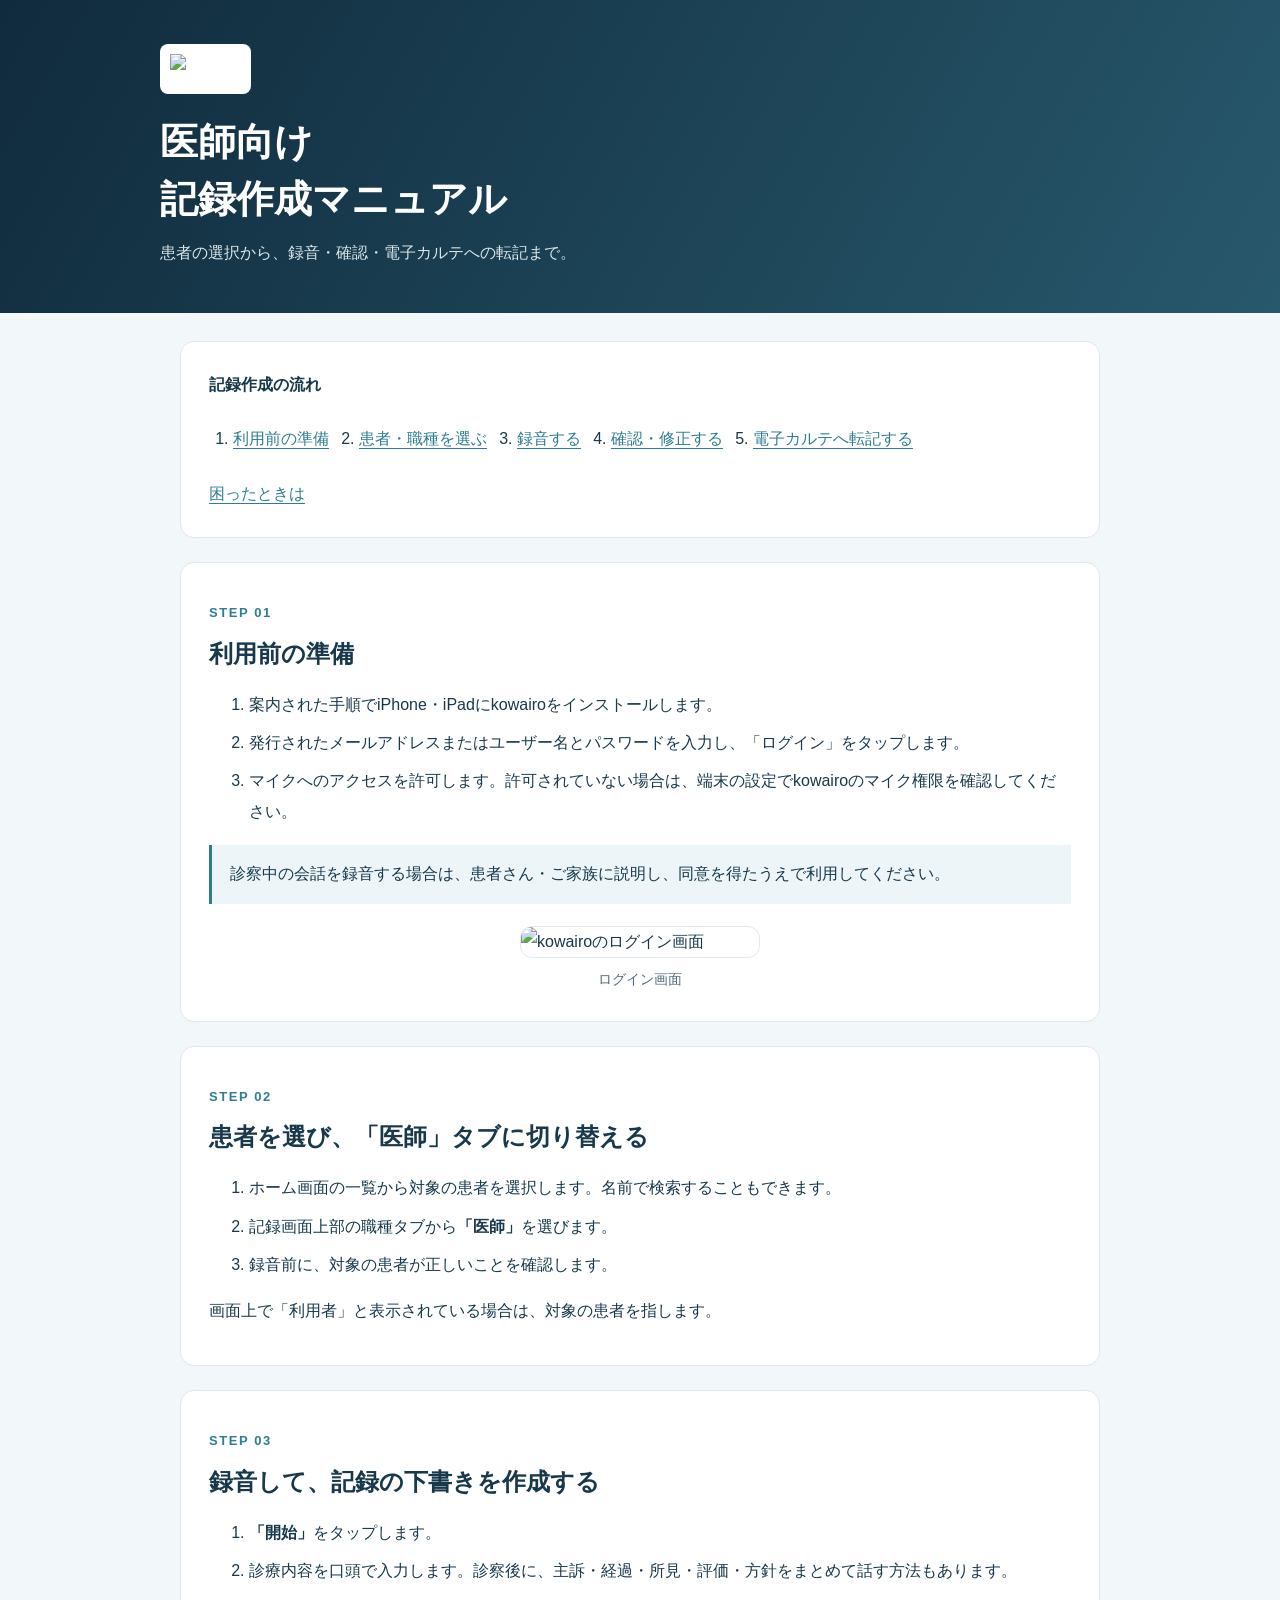
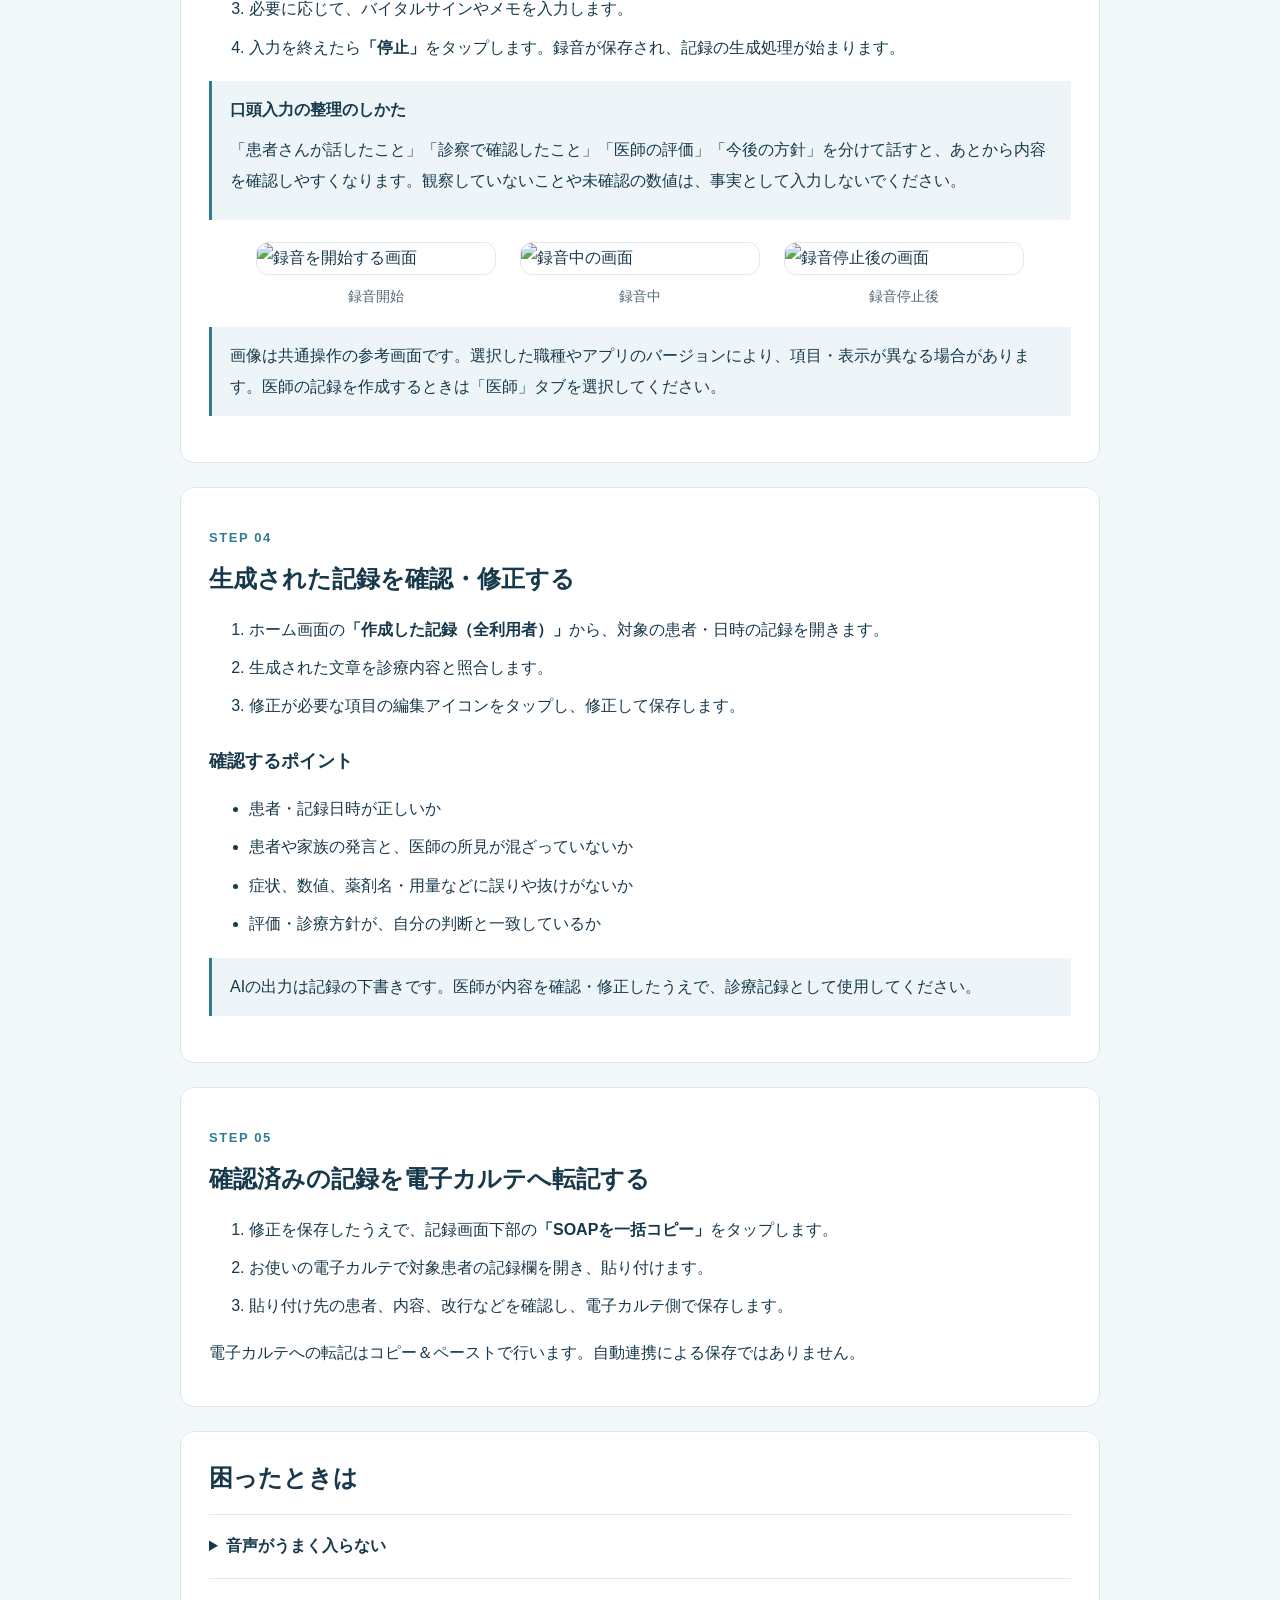
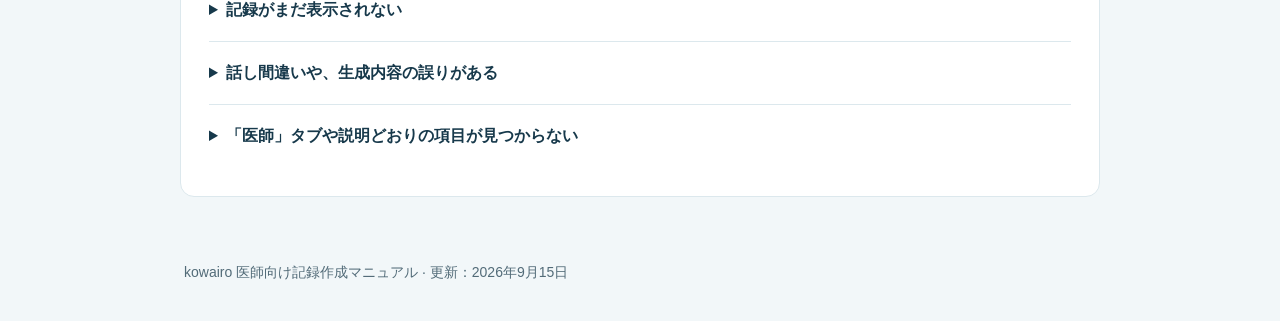
==== public/manual-doctor/index.html @ 493f645b "Add physician manual focused on recording workflow" ====
<!doctype html>
<html lang="ja"><head><meta charset="utf-8"><meta name="viewport" content="width=device-width,initial-scale=1"><title>医師向け 記録作成マニュアル | kowairo</title><meta name="description" content="医師向けkowairo操作マニュアル。患者の選択、録音、診療記録の確認・修正、電子カルテへの転記まで。"><link rel="icon" href="/manual/assets/log-kowairo-v.png"><style>
:root{--ink:#17394b;--teal:#2e7d91}*{box-sizing:border-box}body{margin:0;background:#f2f7f9;color:var(--ink);font:16px/1.9 -apple-system,BlinkMacSystemFont,'Segoe UI','Noto Sans JP',sans-serif}header{background:linear-gradient(120deg,#102b3d,#28586c);color:white;padding:44px 24px}header>div,main,footer{max-width:960px;margin:auto}header img{width:150px;background:white;padding:10px;border-radius:8px}h1{font-size:clamp(26px,5vw,38px);line-height:1.5;margin:20px 0 10px}header p{color:#dbe7eb;margin:0}main{padding:28px 20px}nav,section{background:white;border:1px solid #dce8ed;border-radius:14px;padding:28px;margin-bottom:24px}nav ol{display:flex;flex-wrap:wrap;gap:8px 30px;padding-left:24px}a{color:var(--teal);text-underline-offset:4px}h2{font-size:24px;line-height:1.5;margin:0 0 18px}h3{font-size:18px;margin:22px 0 8px}p{margin:10px 0}li{margin:8px 0}section{scroll-margin-top:20px}.label{color:var(--teal);font-size:13px;font-weight:700;letter-spacing:.12em}.note{background:#edf5f8;border-left:3px solid var(--teal);padding:14px 18px;margin:18px 0}.shots{display:flex;flex-wrap:wrap;justify-content:center;gap:24px;margin-top:22px}figure{margin:0;flex:1 1 180px;max-width:240px}figure img{display:block;width:100%;height:auto;border:1px solid #e1e8ee;border-radius:12px}figcaption{font-size:14px;color:#526b78;text-align:center;margin-top:8px}details{border-top:1px solid #dce8ed;padding:16px 0}summary{font-weight:700;cursor:pointer}footer{padding:10px 24px 36px;font-size:14px;color:#526b78}:focus-visible{outline:3px solid #2e7d91;outline-offset:4px}@media(max-width:600px){header{padding:28px 20px}main{padding:20px 14px}nav,section{padding:22px 18px}nav ol{display:block}h2{font-size:22px}.shots{gap:20px}figure{flex-basis:100%;max-width:260px}}@media(prefers-reduced-motion:no-preference){html{scroll-behavior:smooth}}
</style></head><body>
<header><div><img src="/manual/assets/log-kowairo-h.png" alt="kowairo"><h1>医師向け<br>記録作成マニュアル</h1><p>患者の選択から、録音・確認・電子カルテへの転記まで。</p></div></header>
<main><nav aria-label="目次"><strong>記録作成の流れ</strong><ol><li><a href="#prepare">利用前の準備</a></li><li><a href="#patient">患者・職種を選ぶ</a></li><li><a href="#record">録音する</a></li><li><a href="#review">確認・修正する</a></li><li><a href="#copy">電子カルテへ転記する</a></li></ol><a href="#faq">困ったときは</a></nav>
<section id="prepare"><p class="label">STEP 01</p><h2>利用前の準備</h2><ol><li>案内された手順でiPhone・iPadにkowairoをインストールします。</li><li>発行されたメールアドレスまたはユーザー名とパスワードを入力し、「ログイン」をタップします。</li><li>マイクへのアクセスを許可します。許可されていない場合は、端末の設定でkowairoのマイク権限を確認してください。</li></ol><div class="note">診察中の会話を録音する場合は、患者さん・ご家族に説明し、同意を得たうえで利用してください。</div><div class="shots"><figure><img src="/manual/screenshots/ログイン画面.png" alt="kowairoのログイン画面" loading="lazy"><figcaption>ログイン画面</figcaption></figure></div></section>
<section id="patient"><p class="label">STEP 02</p><h2>患者を選び、「医師」タブに切り替える</h2><ol><li>ホーム画面の一覧から対象の患者を選択します。名前で検索することもできます。</li><li>記録画面上部の職種タブから<strong>「医師」</strong>を選びます。</li><li>録音前に、対象の患者が正しいことを確認します。</li></ol><p>画面上で「利用者」と表示されている場合は、対象の患者を指します。</p></section>
<section id="record"><p class="label">STEP 03</p><h2>録音して、記録の下書きを作成する</h2><ol><li><strong>「開始」</strong>をタップします。</li><li>診療内容を口頭で入力します。診察後に、主訴・経過・所見・評価・方針をまとめて話す方法もあります。</li><li>必要に応じて、バイタルサインやメモを入力します。</li><li>入力を終えたら<strong>「停止」</strong>をタップします。録音が保存され、記録の生成処理が始まります。</li></ol><div class="note"><strong>口頭入力の整理のしかた</strong><p>「患者さんが話したこと」「診察で確認したこと」「医師の評価」「今後の方針」を分けて話すと、あとから内容を確認しやすくなります。観察していないことや未確認の数値は、事実として入力しないでください。</p></div><div class="shots"><figure><img src="/manual/screenshots/録音開始画面.png" alt="録音を開始する画面" loading="lazy"><figcaption>録音開始</figcaption></figure><figure><img src="/manual/screenshots/録音中画面.png" alt="録音中の画面" loading="lazy"><figcaption>録音中</figcaption></figure><figure><img src="/manual/screenshots/録音終了ボタン押下後.png" alt="録音停止後の画面" loading="lazy"><figcaption>録音停止後</figcaption></figure></div><p class="note">画像は共通操作の参考画面です。選択した職種やアプリのバージョンにより、項目・表示が異なる場合があります。医師の記録を作成するときは「医師」タブを選択してください。</p></section>
<section id="review"><p class="label">STEP 04</p><h2>生成された記録を確認・修正する</h2><ol><li>ホーム画面の<strong>「作成した記録（全利用者）」</strong>から、対象の患者・日時の記録を開きます。</li><li>生成された文章を診療内容と照合します。</li><li>修正が必要な項目の編集アイコンをタップし、修正して保存します。</li></ol><h3>確認するポイント</h3><ul><li>患者・記録日時が正しいか</li><li>患者や家族の発言と、医師の所見が混ざっていないか</li><li>症状、数値、薬剤名・用量などに誤りや抜けがないか</li><li>評価・診療方針が、自分の判断と一致しているか</li></ul><div class="note">AIの出力は記録の下書きです。医師が内容を確認・修正したうえで、診療記録として使用してください。</div></section>
<section id="copy"><p class="label">STEP 05</p><h2>確認済みの記録を電子カルテへ転記する</h2><ol><li>修正を保存したうえで、記録画面下部の<strong>「SOAPを一括コピー」</strong>をタップします。</li><li>お使いの電子カルテで対象患者の記録欄を開き、貼り付けます。</li><li>貼り付け先の患者、内容、改行などを確認し、電子カルテ側で保存します。</li></ol><p>電子カルテへの転記はコピー＆ペーストで行います。自動連携による保存ではありません。</p></section>
<section id="faq"><h2>困ったときは</h2><details><summary>音声がうまく入らない</summary><p>マイク権限と端末の音声入力を確認してください。ケースや置き方でマイクをふさいでいないか、周囲の音が大きくないかも確認し、短い録音で試してください。</p></details><details><summary>記録がまだ表示されない</summary><p>生成処理に時間がかかる場合があります。処理中の表示を確認し、完了後に「作成した記録」を確認してください。表示されない状態が続く場合は、導入時に案内された窓口へお問い合わせください。</p></details><details><summary>話し間違いや、生成内容の誤りがある</summary><p>生成された記録を開き、各項目の編集アイコンから修正して保存します。修正後の内容を確認してから、電子カルテへ転記してください。</p></details><details><summary>「医師」タブや説明どおりの項目が見つからない</summary><p>アプリのバージョンとご利用アカウントを確認し、導入時に案内された窓口へお問い合わせください。</p></details></section>
</main><footer>kowairo 医師向け記録作成マニュアル · 更新：2026年9月15日</footer></body></html>
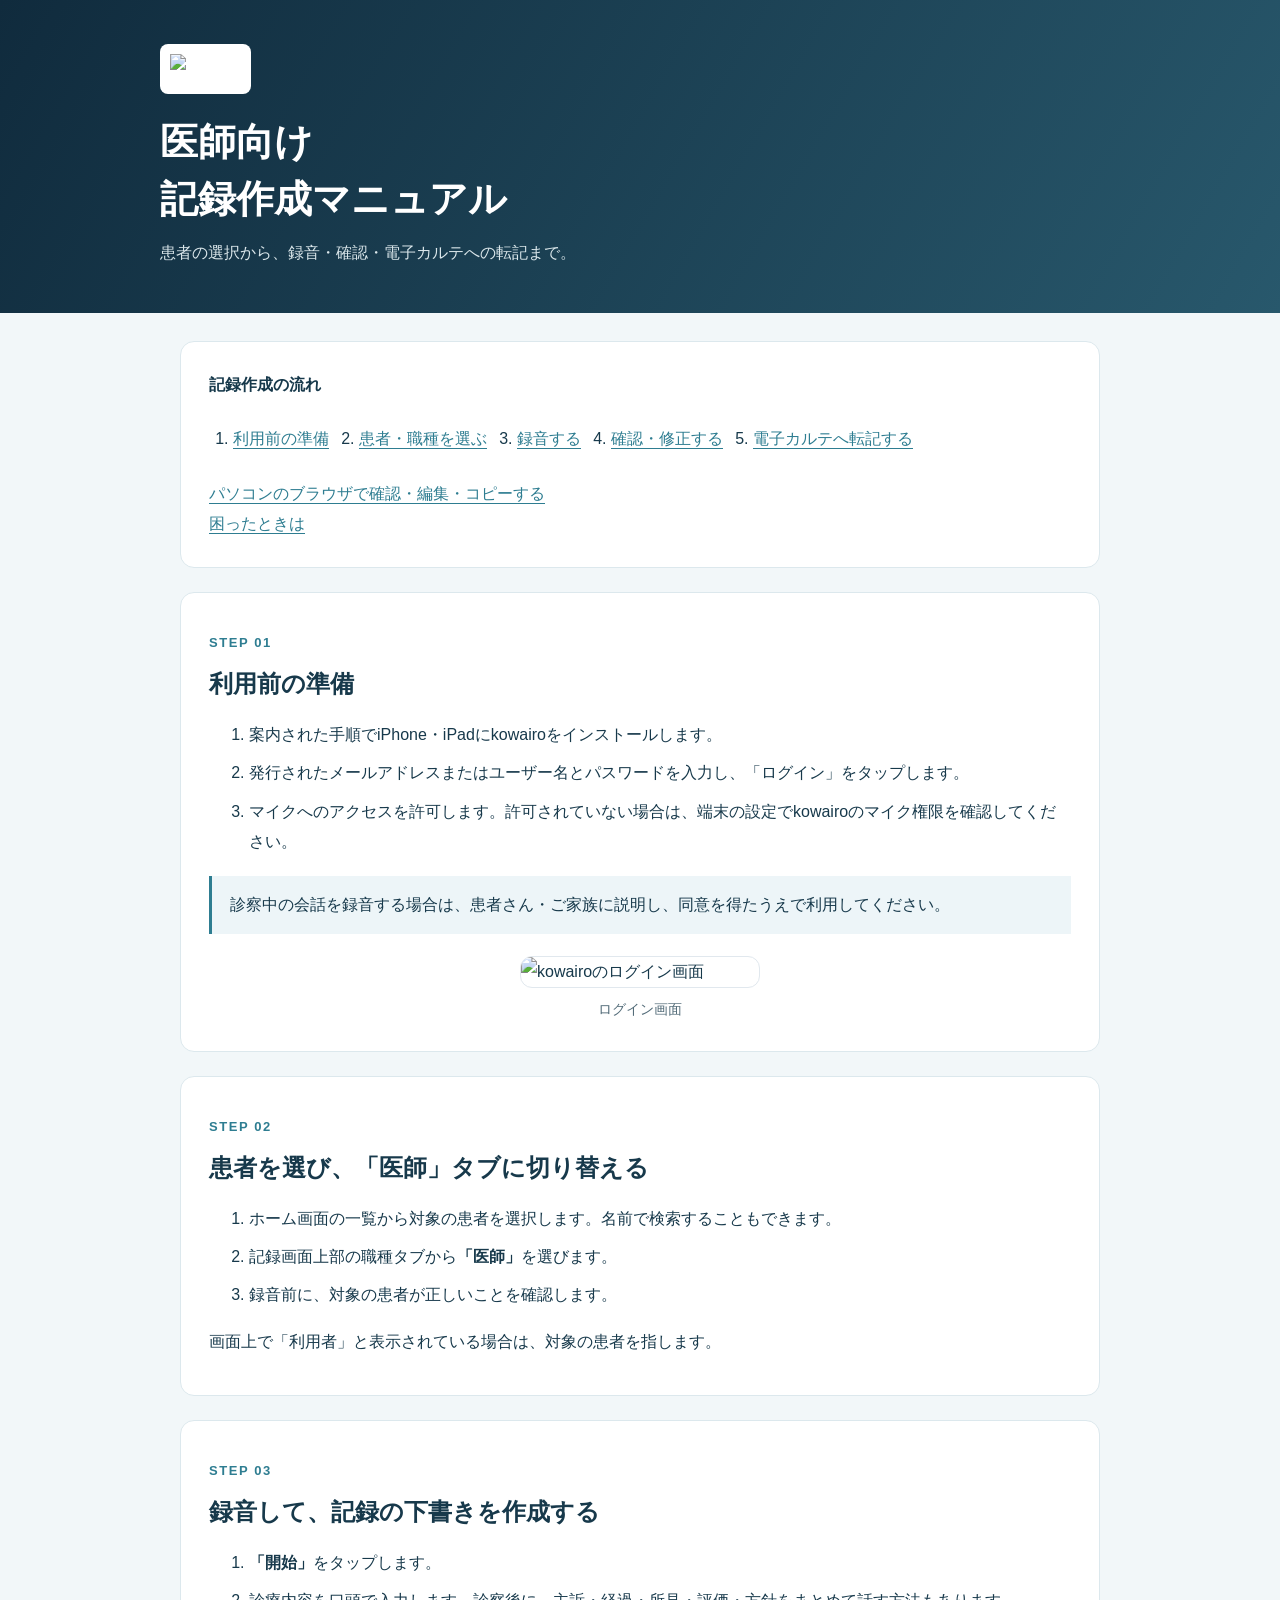
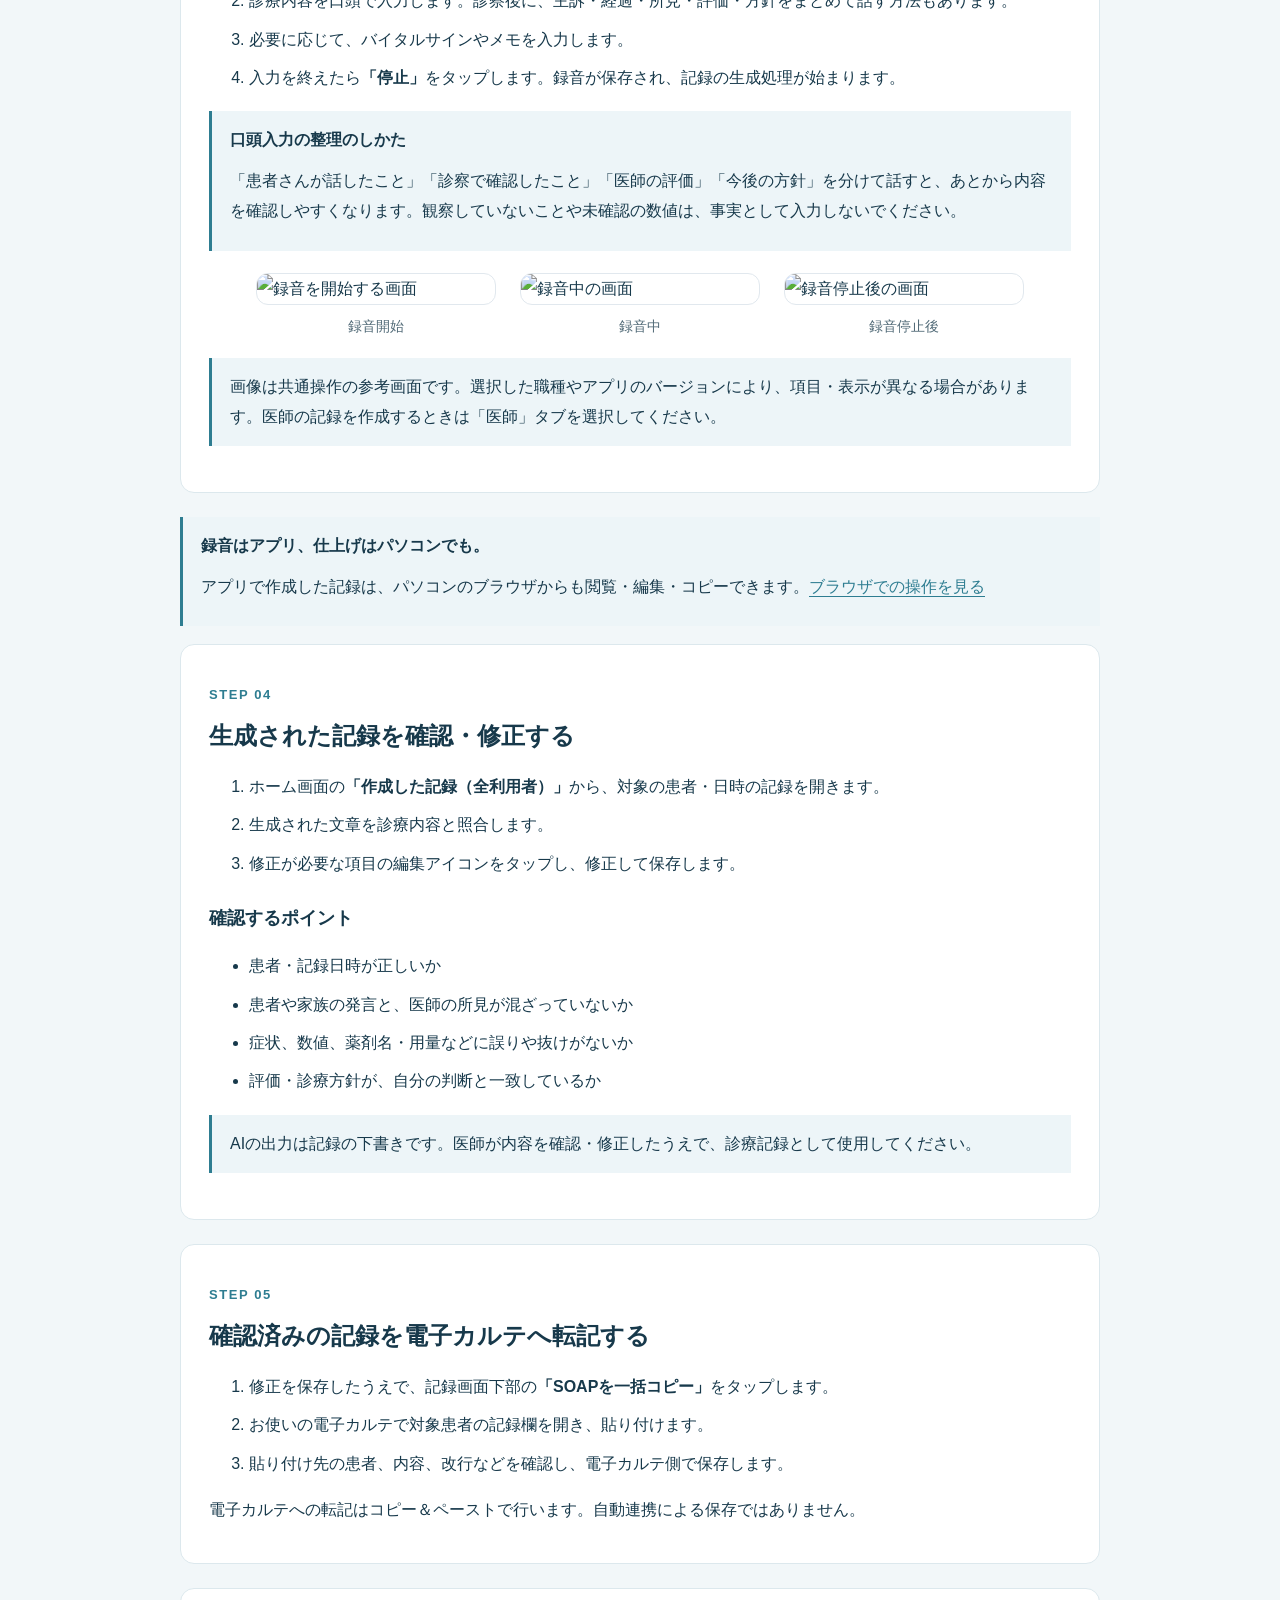
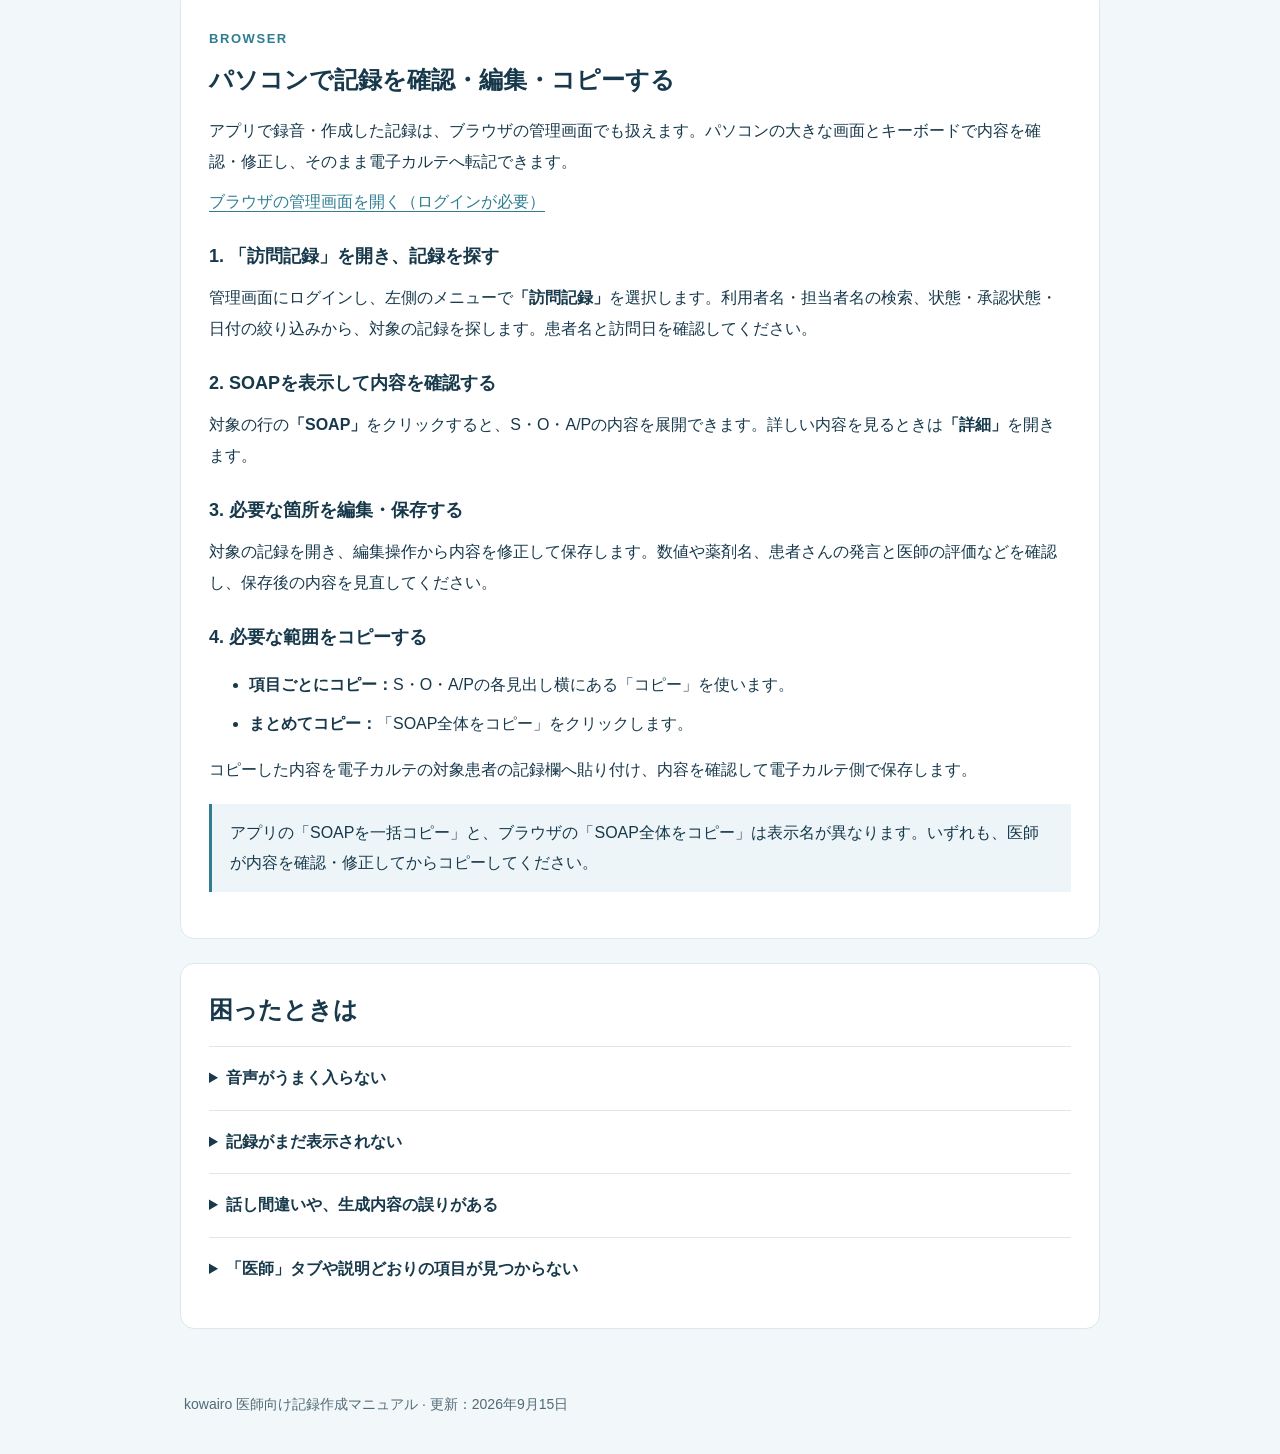
==== commit 47903772: "Document browser-based record review editing and copying" ====
--- a/public/manual-doctor/index.html
+++ b/public/manual-doctor/index.html
@@ -3,11 +3,11 @@
 :root{--ink:#17394b;--teal:#2e7d91}*{box-sizing:border-box}body{margin:0;background:#f2f7f9;color:var(--ink);font:16px/1.9 -apple-system,BlinkMacSystemFont,'Segoe UI','Noto Sans JP',sans-serif}header{background:linear-gradient(120deg,#102b3d,#28586c);color:white;padding:44px 24px}header>div,main,footer{max-width:960px;margin:auto}header img{width:150px;background:white;padding:10px;border-radius:8px}h1{font-size:clamp(26px,5vw,38px);line-height:1.5;margin:20px 0 10px}header p{color:#dbe7eb;margin:0}main{padding:28px 20px}nav,section{background:white;border:1px solid #dce8ed;border-radius:14px;padding:28px;margin-bottom:24px}nav ol{display:flex;flex-wrap:wrap;gap:8px 30px;padding-left:24px}a{color:var(--teal);text-underline-offset:4px}h2{font-size:24px;line-height:1.5;margin:0 0 18px}h3{font-size:18px;margin:22px 0 8px}p{margin:10px 0}li{margin:8px 0}section{scroll-margin-top:20px}.label{color:var(--teal);font-size:13px;font-weight:700;letter-spacing:.12em}.note{background:#edf5f8;border-left:3px solid var(--teal);padding:14px 18px;margin:18px 0}.shots{display:flex;flex-wrap:wrap;justify-content:center;gap:24px;margin-top:22px}figure{margin:0;flex:1 1 180px;max-width:240px}figure img{display:block;width:100%;height:auto;border:1px solid #e1e8ee;border-radius:12px}figcaption{font-size:14px;color:#526b78;text-align:center;margin-top:8px}details{border-top:1px solid #dce8ed;padding:16px 0}summary{font-weight:700;cursor:pointer}footer{padding:10px 24px 36px;font-size:14px;color:#526b78}:focus-visible{outline:3px solid #2e7d91;outline-offset:4px}@media(max-width:600px){header{padding:28px 20px}main{padding:20px 14px}nav,section{padding:22px 18px}nav ol{display:block}h2{font-size:22px}.shots{gap:20px}figure{flex-basis:100%;max-width:260px}}@media(prefers-reduced-motion:no-preference){html{scroll-behavior:smooth}}
 </style></head><body>
 <header><div><img src="/manual/assets/log-kowairo-h.png" alt="kowairo"><h1>医師向け<br>記録作成マニュアル</h1><p>患者の選択から、録音・確認・電子カルテへの転記まで。</p></div></header>
-<main><nav aria-label="目次"><strong>記録作成の流れ</strong><ol><li><a href="#prepare">利用前の準備</a></li><li><a href="#patient">患者・職種を選ぶ</a></li><li><a href="#record">録音する</a></li><li><a href="#review">確認・修正する</a></li><li><a href="#copy">電子カルテへ転記する</a></li></ol><a href="#faq">困ったときは</a></nav>
+<main><nav aria-label="目次"><strong>記録作成の流れ</strong><ol><li><a href="#prepare">利用前の準備</a></li><li><a href="#patient">患者・職種を選ぶ</a></li><li><a href="#record">録音する</a></li><li><a href="#review">確認・修正する</a></li><li><a href="#copy">電子カルテへ転記する</a></li></ol><a href="#browser">パソコンのブラウザで確認・編集・コピーする</a><br><a href="#faq">困ったときは</a></nav>
 <section id="prepare"><p class="label">STEP 01</p><h2>利用前の準備</h2><ol><li>案内された手順でiPhone・iPadにkowairoをインストールします。</li><li>発行されたメールアドレスまたはユーザー名とパスワードを入力し、「ログイン」をタップします。</li><li>マイクへのアクセスを許可します。許可されていない場合は、端末の設定でkowairoのマイク権限を確認してください。</li></ol><div class="note">診察中の会話を録音する場合は、患者さん・ご家族に説明し、同意を得たうえで利用してください。</div><div class="shots"><figure><img src="/manual/screenshots/ログイン画面.png" alt="kowairoのログイン画面" loading="lazy"><figcaption>ログイン画面</figcaption></figure></div></section>
 <section id="patient"><p class="label">STEP 02</p><h2>患者を選び、「医師」タブに切り替える</h2><ol><li>ホーム画面の一覧から対象の患者を選択します。名前で検索することもできます。</li><li>記録画面上部の職種タブから<strong>「医師」</strong>を選びます。</li><li>録音前に、対象の患者が正しいことを確認します。</li></ol><p>画面上で「利用者」と表示されている場合は、対象の患者を指します。</p></section>
 <section id="record"><p class="label">STEP 03</p><h2>録音して、記録の下書きを作成する</h2><ol><li><strong>「開始」</strong>をタップします。</li><li>診療内容を口頭で入力します。診察後に、主訴・経過・所見・評価・方針をまとめて話す方法もあります。</li><li>必要に応じて、バイタルサインやメモを入力します。</li><li>入力を終えたら<strong>「停止」</strong>をタップします。録音が保存され、記録の生成処理が始まります。</li></ol><div class="note"><strong>口頭入力の整理のしかた</strong><p>「患者さんが話したこと」「診察で確認したこと」「医師の評価」「今後の方針」を分けて話すと、あとから内容を確認しやすくなります。観察していないことや未確認の数値は、事実として入力しないでください。</p></div><div class="shots"><figure><img src="/manual/screenshots/録音開始画面.png" alt="録音を開始する画面" loading="lazy"><figcaption>録音開始</figcaption></figure><figure><img src="/manual/screenshots/録音中画面.png" alt="録音中の画面" loading="lazy"><figcaption>録音中</figcaption></figure><figure><img src="/manual/screenshots/録音終了ボタン押下後.png" alt="録音停止後の画面" loading="lazy"><figcaption>録音停止後</figcaption></figure></div><p class="note">画像は共通操作の参考画面です。選択した職種やアプリのバージョンにより、項目・表示が異なる場合があります。医師の記録を作成するときは「医師」タブを選択してください。</p></section>
-<section id="review"><p class="label">STEP 04</p><h2>生成された記録を確認・修正する</h2><ol><li>ホーム画面の<strong>「作成した記録（全利用者）」</strong>から、対象の患者・日時の記録を開きます。</li><li>生成された文章を診療内容と照合します。</li><li>修正が必要な項目の編集アイコンをタップし、修正して保存します。</li></ol><h3>確認するポイント</h3><ul><li>患者・記録日時が正しいか</li><li>患者や家族の発言と、医師の所見が混ざっていないか</li><li>症状、数値、薬剤名・用量などに誤りや抜けがないか</li><li>評価・診療方針が、自分の判断と一致しているか</li></ul><div class="note">AIの出力は記録の下書きです。医師が内容を確認・修正したうえで、診療記録として使用してください。</div></section>
+<div class="note"><strong>録音はアプリ、仕上げはパソコンでも。</strong><p>アプリで作成した記録は、パソコンのブラウザからも閲覧・編集・コピーできます。<a href="#browser">ブラウザでの操作を見る</a></p></div><section id="review"><p class="label">STEP 04</p><h2>生成された記録を確認・修正する</h2><ol><li>ホーム画面の<strong>「作成した記録（全利用者）」</strong>から、対象の患者・日時の記録を開きます。</li><li>生成された文章を診療内容と照合します。</li><li>修正が必要な項目の編集アイコンをタップし、修正して保存します。</li></ol><h3>確認するポイント</h3><ul><li>患者・記録日時が正しいか</li><li>患者や家族の発言と、医師の所見が混ざっていないか</li><li>症状、数値、薬剤名・用量などに誤りや抜けがないか</li><li>評価・診療方針が、自分の判断と一致しているか</li></ul><div class="note">AIの出力は記録の下書きです。医師が内容を確認・修正したうえで、診療記録として使用してください。</div></section>
 <section id="copy"><p class="label">STEP 05</p><h2>確認済みの記録を電子カルテへ転記する</h2><ol><li>修正を保存したうえで、記録画面下部の<strong>「SOAPを一括コピー」</strong>をタップします。</li><li>お使いの電子カルテで対象患者の記録欄を開き、貼り付けます。</li><li>貼り付け先の患者、内容、改行などを確認し、電子カルテ側で保存します。</li></ol><p>電子カルテへの転記はコピー＆ペーストで行います。自動連携による保存ではありません。</p></section>
-<section id="faq"><h2>困ったときは</h2><details><summary>音声がうまく入らない</summary><p>マイク権限と端末の音声入力を確認してください。ケースや置き方でマイクをふさいでいないか、周囲の音が大きくないかも確認し、短い録音で試してください。</p></details><details><summary>記録がまだ表示されない</summary><p>生成処理に時間がかかる場合があります。処理中の表示を確認し、完了後に「作成した記録」を確認してください。表示されない状態が続く場合は、導入時に案内された窓口へお問い合わせください。</p></details><details><summary>話し間違いや、生成内容の誤りがある</summary><p>生成された記録を開き、各項目の編集アイコンから修正して保存します。修正後の内容を確認してから、電子カルテへ転記してください。</p></details><details><summary>「医師」タブや説明どおりの項目が見つからない</summary><p>アプリのバージョンとご利用アカウントを確認し、導入時に案内された窓口へお問い合わせください。</p></details></section>
+<section id="browser"><p class="label">BROWSER</p><h2>パソコンで記録を確認・編集・コピーする</h2><p>アプリで録音・作成した記録は、ブラウザの管理画面でも扱えます。パソコンの大きな画面とキーボードで内容を確認・修正し、そのまま電子カルテへ転記できます。</p><p><a href="https://visiting-nursing-backend.vercel.app/login?returnUrl=%2Fusers" target="_blank" rel="noopener noreferrer">ブラウザの管理画面を開く（ログインが必要）</a></p><h3>1. 「訪問記録」を開き、記録を探す</h3><p>管理画面にログインし、左側のメニューで<strong>「訪問記録」</strong>を選択します。利用者名・担当者名の検索、状態・承認状態・日付の絞り込みから、対象の記録を探します。患者名と訪問日を確認してください。</p><h3>2. SOAPを表示して内容を確認する</h3><p>対象の行の<strong>「SOAP」</strong>をクリックすると、S・O・A/Pの内容を展開できます。詳しい内容を見るときは<strong>「詳細」</strong>を開きます。</p><h3>3. 必要な箇所を編集・保存する</h3><p>対象の記録を開き、編集操作から内容を修正して保存します。数値や薬剤名、患者さんの発言と医師の評価などを確認し、保存後の内容を見直してください。</p><h3>4. 必要な範囲をコピーする</h3><ul><li><strong>項目ごとにコピー：</strong>S・O・A/Pの各見出し横にある「コピー」を使います。</li><li><strong>まとめてコピー：</strong>「SOAP全体をコピー」をクリックします。</li></ul><p>コピーした内容を電子カルテの対象患者の記録欄へ貼り付け、内容を確認して電子カルテ側で保存します。</p><div class="note">アプリの「SOAPを一括コピー」と、ブラウザの「SOAP全体をコピー」は表示名が異なります。いずれも、医師が内容を確認・修正してからコピーしてください。</div></section><section id="faq"><h2>困ったときは</h2><details><summary>音声がうまく入らない</summary><p>マイク権限と端末の音声入力を確認してください。ケースや置き方でマイクをふさいでいないか、周囲の音が大きくないかも確認し、短い録音で試してください。</p></details><details><summary>記録がまだ表示されない</summary><p>生成処理に時間がかかる場合があります。処理中の表示を確認し、完了後に「作成した記録」を確認してください。表示されない状態が続く場合は、導入時に案内された窓口へお問い合わせください。</p></details><details><summary>話し間違いや、生成内容の誤りがある</summary><p>生成された記録を開き、各項目の編集アイコンから修正して保存します。修正後の内容を確認してから、電子カルテへ転記してください。</p></details><details><summary>「医師」タブや説明どおりの項目が見つからない</summary><p>アプリのバージョンとご利用アカウントを確認し、導入時に案内された窓口へお問い合わせください。</p></details></section>
 </main><footer>kowairo 医師向け記録作成マニュアル · 更新：2026年9月15日</footer></body></html>
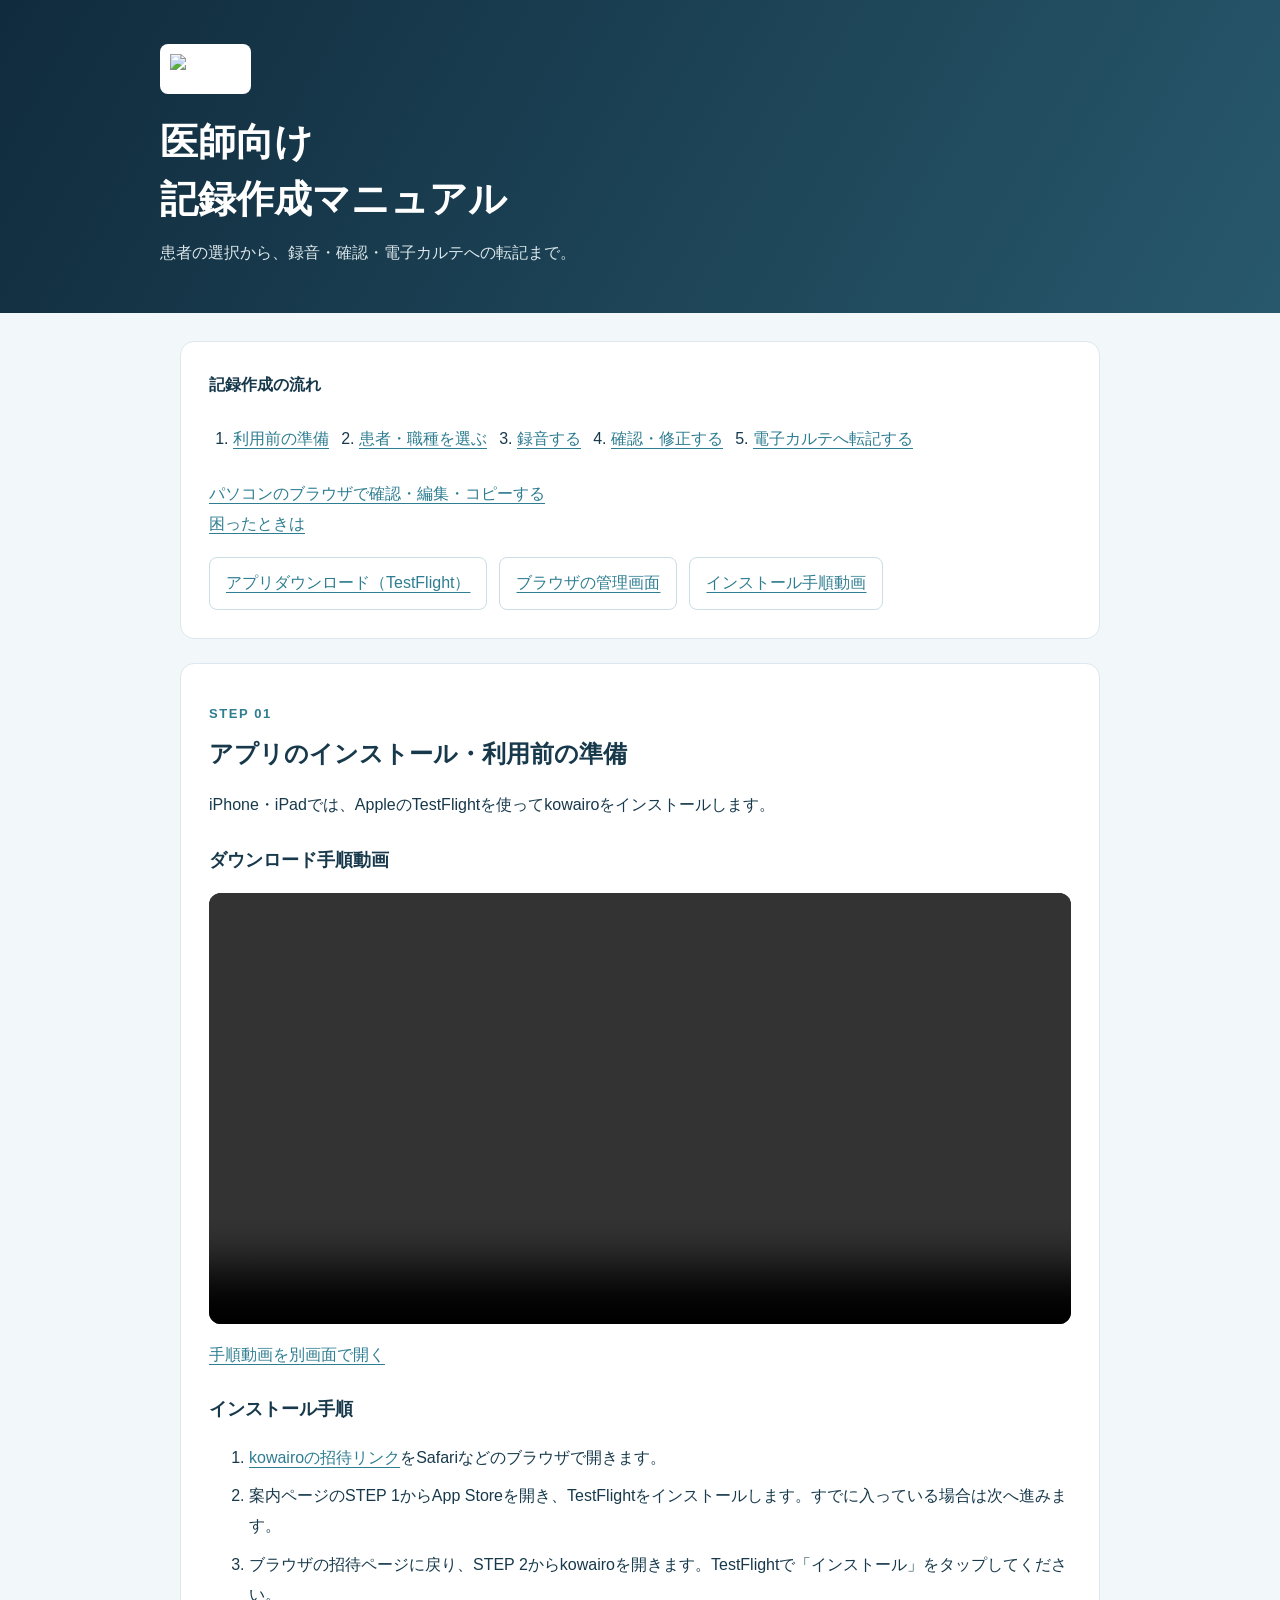
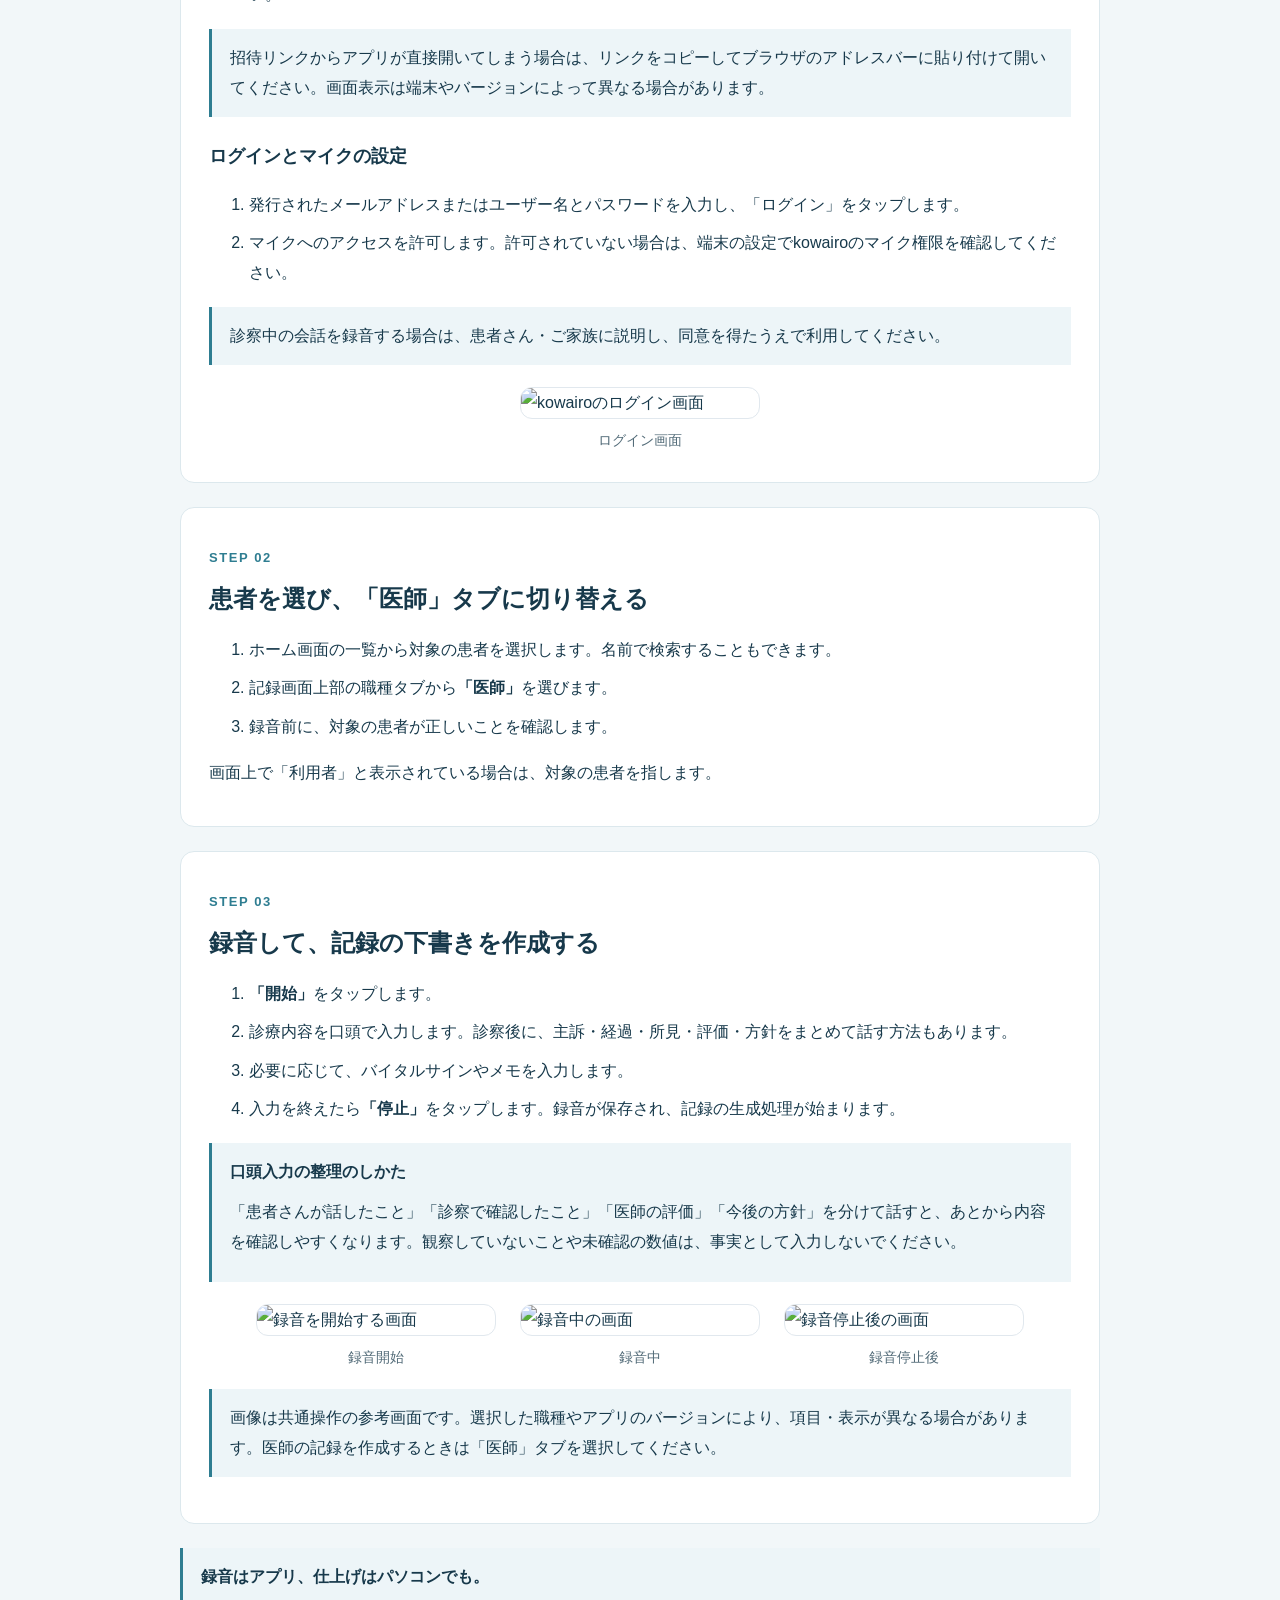
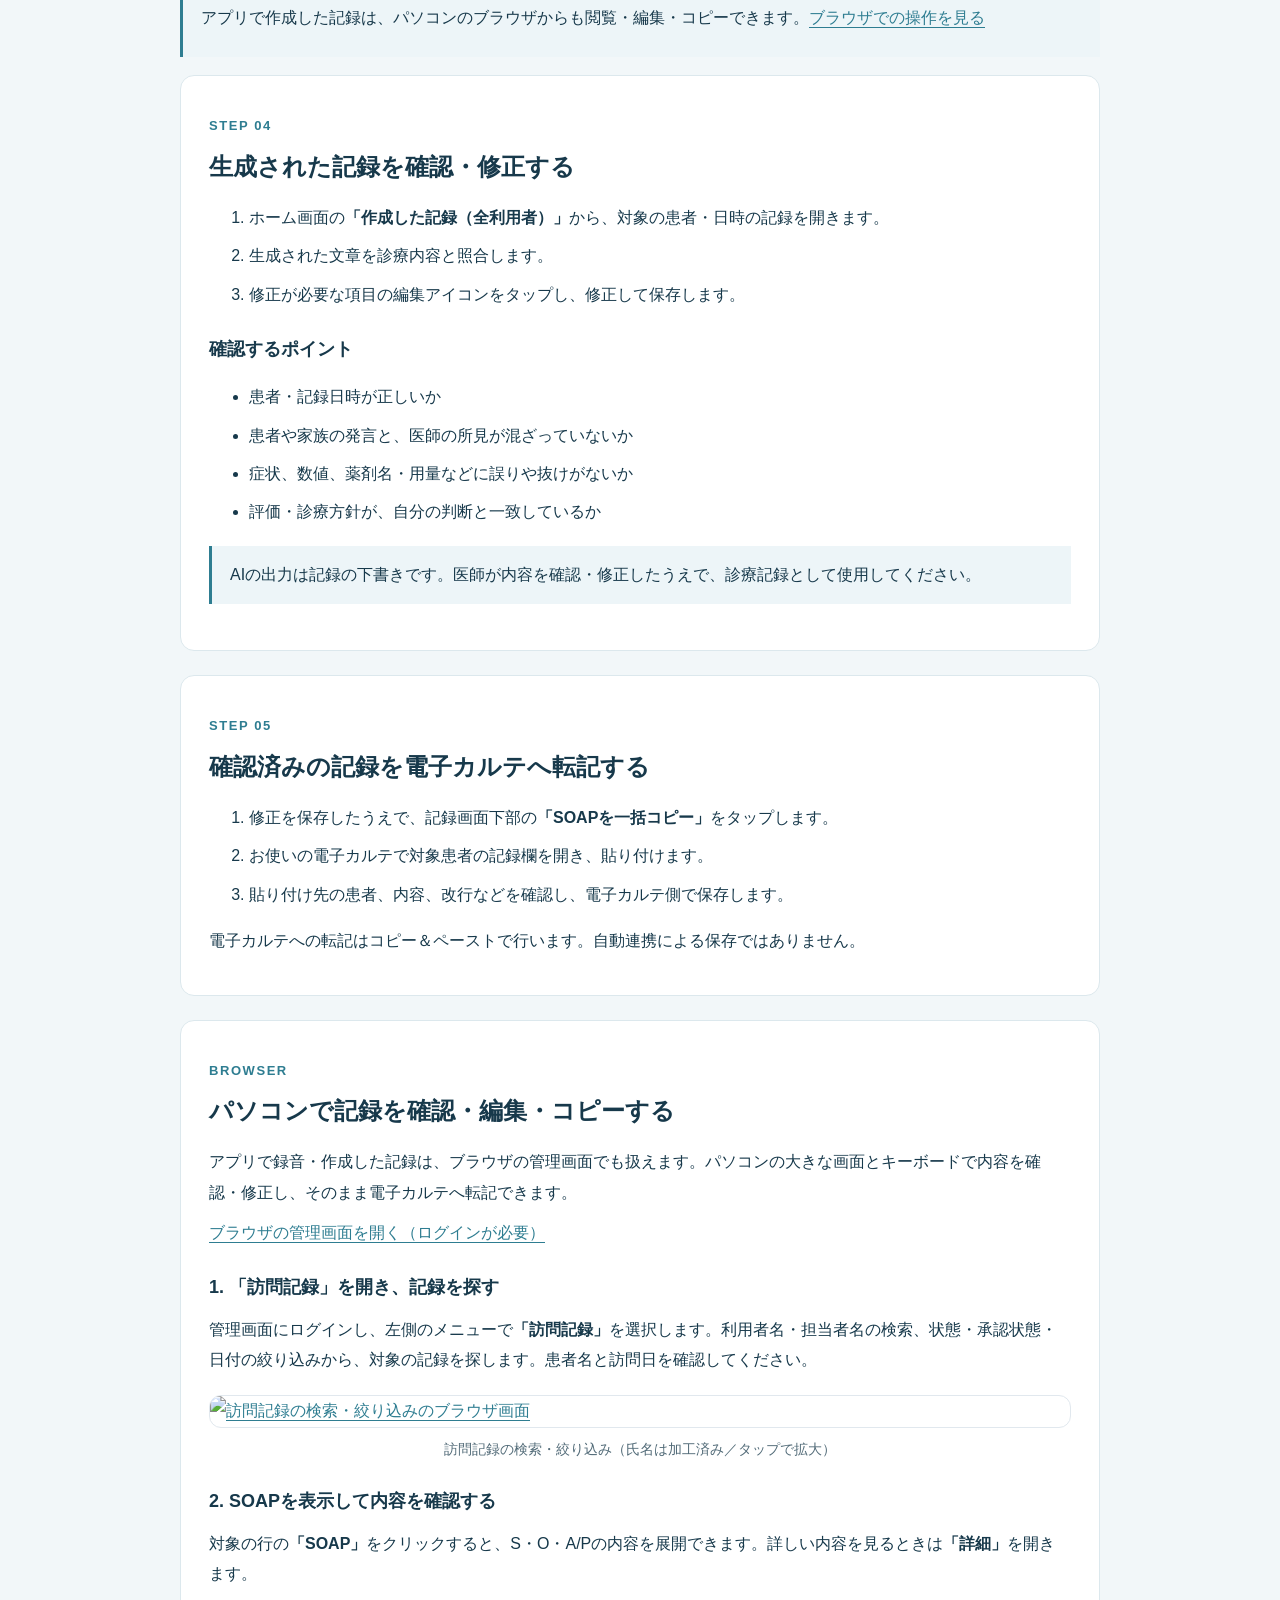
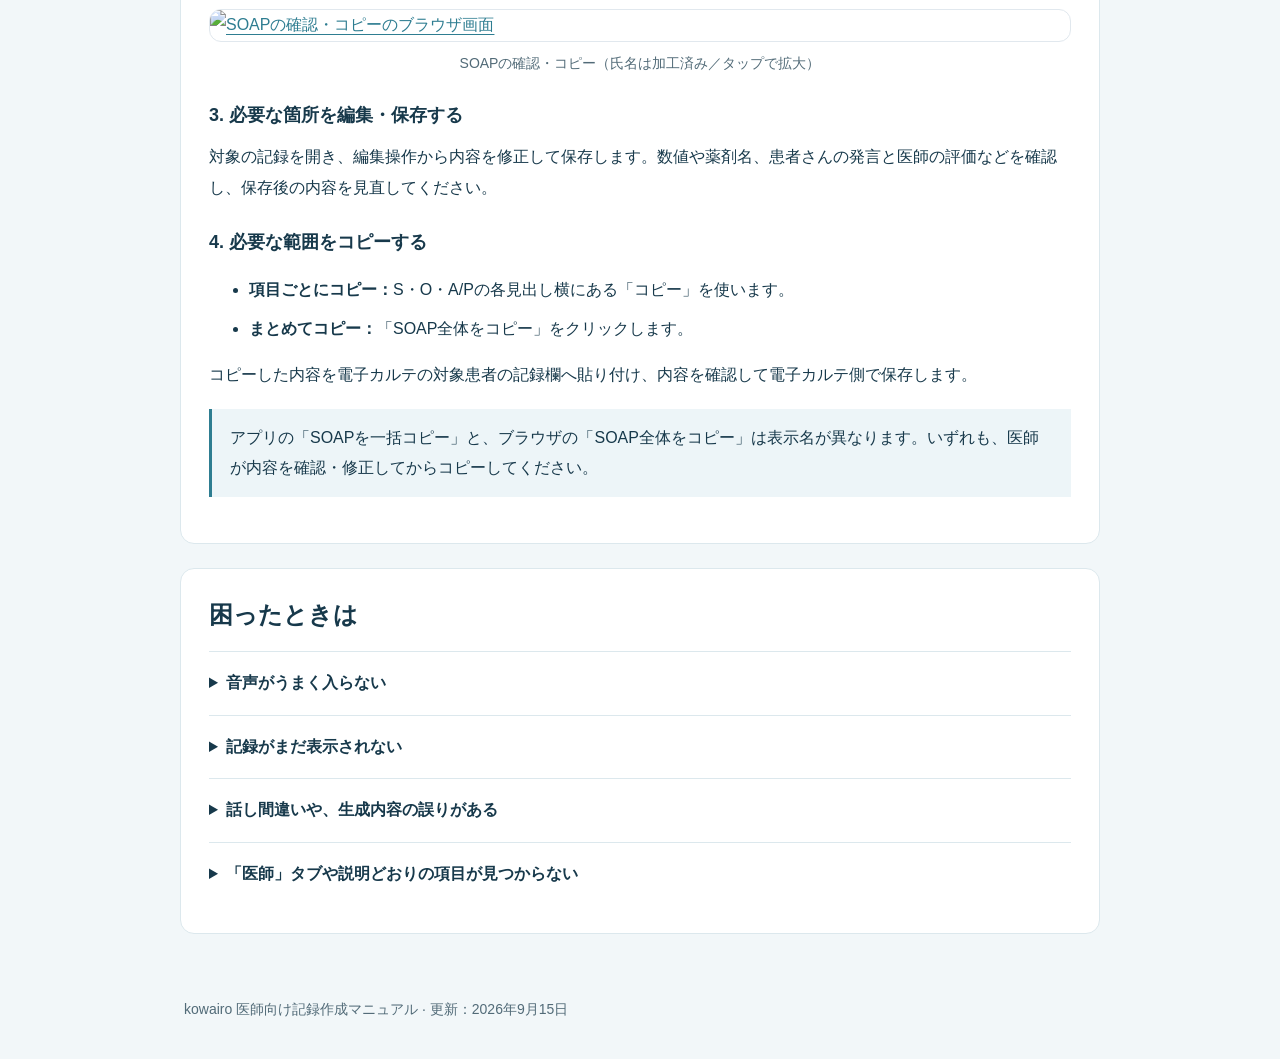
==== commit 5130993b: "Add approved redacted screenshots and app installation guide" ====
--- a/public/manual-doctor/index.html
+++ b/public/manual-doctor/index.html
@@ -1,13 +1,13 @@
 <!doctype html>
 <html lang="ja"><head><meta charset="utf-8"><meta name="viewport" content="width=device-width,initial-scale=1"><title>医師向け 記録作成マニュアル | kowairo</title><meta name="description" content="医師向けkowairo操作マニュアル。患者の選択、録音、診療記録の確認・修正、電子カルテへの転記まで。"><link rel="icon" href="/manual/assets/log-kowairo-v.png"><style>
 :root{--ink:#17394b;--teal:#2e7d91}*{box-sizing:border-box}body{margin:0;background:#f2f7f9;color:var(--ink);font:16px/1.9 -apple-system,BlinkMacSystemFont,'Segoe UI','Noto Sans JP',sans-serif}header{background:linear-gradient(120deg,#102b3d,#28586c);color:white;padding:44px 24px}header>div,main,footer{max-width:960px;margin:auto}header img{width:150px;background:white;padding:10px;border-radius:8px}h1{font-size:clamp(26px,5vw,38px);line-height:1.5;margin:20px 0 10px}header p{color:#dbe7eb;margin:0}main{padding:28px 20px}nav,section{background:white;border:1px solid #dce8ed;border-radius:14px;padding:28px;margin-bottom:24px}nav ol{display:flex;flex-wrap:wrap;gap:8px 30px;padding-left:24px}a{color:var(--teal);text-underline-offset:4px}h2{font-size:24px;line-height:1.5;margin:0 0 18px}h3{font-size:18px;margin:22px 0 8px}p{margin:10px 0}li{margin:8px 0}section{scroll-margin-top:20px}.label{color:var(--teal);font-size:13px;font-weight:700;letter-spacing:.12em}.note{background:#edf5f8;border-left:3px solid var(--teal);padding:14px 18px;margin:18px 0}.shots{display:flex;flex-wrap:wrap;justify-content:center;gap:24px;margin-top:22px}figure{margin:0;flex:1 1 180px;max-width:240px}figure img{display:block;width:100%;height:auto;border:1px solid #e1e8ee;border-radius:12px}figcaption{font-size:14px;color:#526b78;text-align:center;margin-top:8px}details{border-top:1px solid #dce8ed;padding:16px 0}summary{font-weight:700;cursor:pointer}footer{padding:10px 24px 36px;font-size:14px;color:#526b78}:focus-visible{outline:3px solid #2e7d91;outline-offset:4px}@media(max-width:600px){header{padding:28px 20px}main{padding:20px 14px}nav,section{padding:22px 18px}nav ol{display:block}h2{font-size:22px}.shots{gap:20px}figure{flex-basis:100%;max-width:260px}}@media(prefers-reduced-motion:no-preference){html{scroll-behavior:smooth}}
-</style></head><body>
+.browser-shot{max-width:none;width:100%;margin:20px 0}.browser-shot img{width:100%;height:auto}.browser-shot a{display:block}.install-video{display:block;width:100%;max-height:65vh;background:#102b3d;border-radius:12px;margin:16px 0}.quick-links{display:flex;flex-wrap:wrap;gap:12px;margin-top:18px}.quick-links a{padding:10px 16px;border:1px solid #cbdde5;border-radius:8px}</style></head><body>
 <header><div><img src="/manual/assets/log-kowairo-h.png" alt="kowairo"><h1>医師向け<br>記録作成マニュアル</h1><p>患者の選択から、録音・確認・電子カルテへの転記まで。</p></div></header>
-<main><nav aria-label="目次"><strong>記録作成の流れ</strong><ol><li><a href="#prepare">利用前の準備</a></li><li><a href="#patient">患者・職種を選ぶ</a></li><li><a href="#record">録音する</a></li><li><a href="#review">確認・修正する</a></li><li><a href="#copy">電子カルテへ転記する</a></li></ol><a href="#browser">パソコンのブラウザで確認・編集・コピーする</a><br><a href="#faq">困ったときは</a></nav>
-<section id="prepare"><p class="label">STEP 01</p><h2>利用前の準備</h2><ol><li>案内された手順でiPhone・iPadにkowairoをインストールします。</li><li>発行されたメールアドレスまたはユーザー名とパスワードを入力し、「ログイン」をタップします。</li><li>マイクへのアクセスを許可します。許可されていない場合は、端末の設定でkowairoのマイク権限を確認してください。</li></ol><div class="note">診察中の会話を録音する場合は、患者さん・ご家族に説明し、同意を得たうえで利用してください。</div><div class="shots"><figure><img src="/manual/screenshots/ログイン画面.png" alt="kowairoのログイン画面" loading="lazy"><figcaption>ログイン画面</figcaption></figure></div></section>
+<main><nav aria-label="目次"><strong>記録作成の流れ</strong><ol><li><a href="#prepare">利用前の準備</a></li><li><a href="#patient">患者・職種を選ぶ</a></li><li><a href="#record">録音する</a></li><li><a href="#review">確認・修正する</a></li><li><a href="#copy">電子カルテへ転記する</a></li></ol><a href="#browser">パソコンのブラウザで確認・編集・コピーする</a><br><a href="#faq">困ったときは</a><div class="quick-links"><a href="https://testflight.apple.com/join/BG3GShFk" target="_blank" rel="noopener noreferrer">アプリダウンロード（TestFlight）</a><a href="https://visiting-nursing-backend.vercel.app/login?returnUrl=%2Fusers" target="_blank" rel="noopener noreferrer">ブラウザの管理画面</a><a href="#install-video">インストール手順動画</a></div></nav>
+<section id="prepare"><p class="label">STEP 01</p><h2>アプリのインストール・利用前の準備</h2><p>iPhone・iPadでは、AppleのTestFlightを使ってkowairoをインストールします。</p><h3 id="install-video">ダウンロード手順動画</h3><video class="install-video" controls playsinline preload="metadata" src="/manual/videos/kowairoダウンロード.MOV">動画を再生できない場合は、下のリンクから開いてください。</video><p><a href="/manual/videos/kowairoダウンロード.MOV" target="_blank" rel="noopener noreferrer">手順動画を別画面で開く</a></p><h3>インストール手順</h3><ol><li><a href="https://testflight.apple.com/join/BG3GShFk" target="_blank" rel="noopener noreferrer">kowairoの招待リンク</a>をSafariなどのブラウザで開きます。</li><li>案内ページのSTEP 1からApp Storeを開き、TestFlightをインストールします。すでに入っている場合は次へ進みます。</li><li>ブラウザの招待ページに戻り、STEP 2からkowairoを開きます。TestFlightで「インストール」をタップしてください。</li></ol><div class="note">招待リンクからアプリが直接開いてしまう場合は、リンクをコピーしてブラウザのアドレスバーに貼り付けて開いてください。画面表示は端末やバージョンによって異なる場合があります。</div><h3>ログインとマイクの設定</h3><ol><li>発行されたメールアドレスまたはユーザー名とパスワードを入力し、「ログイン」をタップします。</li><li>マイクへのアクセスを許可します。許可されていない場合は、端末の設定でkowairoのマイク権限を確認してください。</li></ol><div class="note">診察中の会話を録音する場合は、患者さん・ご家族に説明し、同意を得たうえで利用してください。</div><div class="shots"><figure><img src="/manual/screenshots/ログイン画面.png" alt="kowairoのログイン画面" loading="lazy"><figcaption>ログイン画面</figcaption></figure></div></section>
 <section id="patient"><p class="label">STEP 02</p><h2>患者を選び、「医師」タブに切り替える</h2><ol><li>ホーム画面の一覧から対象の患者を選択します。名前で検索することもできます。</li><li>記録画面上部の職種タブから<strong>「医師」</strong>を選びます。</li><li>録音前に、対象の患者が正しいことを確認します。</li></ol><p>画面上で「利用者」と表示されている場合は、対象の患者を指します。</p></section>
 <section id="record"><p class="label">STEP 03</p><h2>録音して、記録の下書きを作成する</h2><ol><li><strong>「開始」</strong>をタップします。</li><li>診療内容を口頭で入力します。診察後に、主訴・経過・所見・評価・方針をまとめて話す方法もあります。</li><li>必要に応じて、バイタルサインやメモを入力します。</li><li>入力を終えたら<strong>「停止」</strong>をタップします。録音が保存され、記録の生成処理が始まります。</li></ol><div class="note"><strong>口頭入力の整理のしかた</strong><p>「患者さんが話したこと」「診察で確認したこと」「医師の評価」「今後の方針」を分けて話すと、あとから内容を確認しやすくなります。観察していないことや未確認の数値は、事実として入力しないでください。</p></div><div class="shots"><figure><img src="/manual/screenshots/録音開始画面.png" alt="録音を開始する画面" loading="lazy"><figcaption>録音開始</figcaption></figure><figure><img src="/manual/screenshots/録音中画面.png" alt="録音中の画面" loading="lazy"><figcaption>録音中</figcaption></figure><figure><img src="/manual/screenshots/録音終了ボタン押下後.png" alt="録音停止後の画面" loading="lazy"><figcaption>録音停止後</figcaption></figure></div><p class="note">画像は共通操作の参考画面です。選択した職種やアプリのバージョンにより、項目・表示が異なる場合があります。医師の記録を作成するときは「医師」タブを選択してください。</p></section>
 <div class="note"><strong>録音はアプリ、仕上げはパソコンでも。</strong><p>アプリで作成した記録は、パソコンのブラウザからも閲覧・編集・コピーできます。<a href="#browser">ブラウザでの操作を見る</a></p></div><section id="review"><p class="label">STEP 04</p><h2>生成された記録を確認・修正する</h2><ol><li>ホーム画面の<strong>「作成した記録（全利用者）」</strong>から、対象の患者・日時の記録を開きます。</li><li>生成された文章を診療内容と照合します。</li><li>修正が必要な項目の編集アイコンをタップし、修正して保存します。</li></ol><h3>確認するポイント</h3><ul><li>患者・記録日時が正しいか</li><li>患者や家族の発言と、医師の所見が混ざっていないか</li><li>症状、数値、薬剤名・用量などに誤りや抜けがないか</li><li>評価・診療方針が、自分の判断と一致しているか</li></ul><div class="note">AIの出力は記録の下書きです。医師が内容を確認・修正したうえで、診療記録として使用してください。</div></section>
 <section id="copy"><p class="label">STEP 05</p><h2>確認済みの記録を電子カルテへ転記する</h2><ol><li>修正を保存したうえで、記録画面下部の<strong>「SOAPを一括コピー」</strong>をタップします。</li><li>お使いの電子カルテで対象患者の記録欄を開き、貼り付けます。</li><li>貼り付け先の患者、内容、改行などを確認し、電子カルテ側で保存します。</li></ol><p>電子カルテへの転記はコピー＆ペーストで行います。自動連携による保存ではありません。</p></section>
-<section id="browser"><p class="label">BROWSER</p><h2>パソコンで記録を確認・編集・コピーする</h2><p>アプリで録音・作成した記録は、ブラウザの管理画面でも扱えます。パソコンの大きな画面とキーボードで内容を確認・修正し、そのまま電子カルテへ転記できます。</p><p><a href="https://visiting-nursing-backend.vercel.app/login?returnUrl=%2Fusers" target="_blank" rel="noopener noreferrer">ブラウザの管理画面を開く（ログインが必要）</a></p><h3>1. 「訪問記録」を開き、記録を探す</h3><p>管理画面にログインし、左側のメニューで<strong>「訪問記録」</strong>を選択します。利用者名・担当者名の検索、状態・承認状態・日付の絞り込みから、対象の記録を探します。患者名と訪問日を確認してください。</p><h3>2. SOAPを表示して内容を確認する</h3><p>対象の行の<strong>「SOAP」</strong>をクリックすると、S・O・A/Pの内容を展開できます。詳しい内容を見るときは<strong>「詳細」</strong>を開きます。</p><h3>3. 必要な箇所を編集・保存する</h3><p>対象の記録を開き、編集操作から内容を修正して保存します。数値や薬剤名、患者さんの発言と医師の評価などを確認し、保存後の内容を見直してください。</p><h3>4. 必要な範囲をコピーする</h3><ul><li><strong>項目ごとにコピー：</strong>S・O・A/Pの各見出し横にある「コピー」を使います。</li><li><strong>まとめてコピー：</strong>「SOAP全体をコピー」をクリックします。</li></ul><p>コピーした内容を電子カルテの対象患者の記録欄へ貼り付け、内容を確認して電子カルテ側で保存します。</p><div class="note">アプリの「SOAPを一括コピー」と、ブラウザの「SOAP全体をコピー」は表示名が異なります。いずれも、医師が内容を確認・修正してからコピーしてください。</div></section><section id="faq"><h2>困ったときは</h2><details><summary>音声がうまく入らない</summary><p>マイク権限と端末の音声入力を確認してください。ケースや置き方でマイクをふさいでいないか、周囲の音が大きくないかも確認し、短い録音で試してください。</p></details><details><summary>記録がまだ表示されない</summary><p>生成処理に時間がかかる場合があります。処理中の表示を確認し、完了後に「作成した記録」を確認してください。表示されない状態が続く場合は、導入時に案内された窓口へお問い合わせください。</p></details><details><summary>話し間違いや、生成内容の誤りがある</summary><p>生成された記録を開き、各項目の編集アイコンから修正して保存します。修正後の内容を確認してから、電子カルテへ転記してください。</p></details><details><summary>「医師」タブや説明どおりの項目が見つからない</summary><p>アプリのバージョンとご利用アカウントを確認し、導入時に案内された窓口へお問い合わせください。</p></details></section>
+<section id="browser"><p class="label">BROWSER</p><h2>パソコンで記録を確認・編集・コピーする</h2><p>アプリで録音・作成した記録は、ブラウザの管理画面でも扱えます。パソコンの大きな画面とキーボードで内容を確認・修正し、そのまま電子カルテへ転記できます。</p><p><a href="https://visiting-nursing-backend.vercel.app/login?returnUrl=%2Fusers" target="_blank" rel="noopener noreferrer">ブラウザの管理画面を開く（ログインが必要）</a></p><h3>1. 「訪問記録」を開き、記録を探す</h3><p>管理画面にログインし、左側のメニューで<strong>「訪問記録」</strong>を選択します。利用者名・担当者名の検索、状態・承認状態・日付の絞り込みから、対象の記録を探します。患者名と訪問日を確認してください。</p><figure class="browser-shot"><a href="/manual-doctor/screenshots/browser-list.png" target="_blank" rel="noopener noreferrer"><img src="/manual-doctor/screenshots/browser-list.png" alt="訪問記録の検索・絞り込みのブラウザ画面" loading="lazy"></a><figcaption>訪問記録の検索・絞り込み（氏名は加工済み／タップで拡大）</figcaption></figure><h3>2. SOAPを表示して内容を確認する</h3><p>対象の行の<strong>「SOAP」</strong>をクリックすると、S・O・A/Pの内容を展開できます。詳しい内容を見るときは<strong>「詳細」</strong>を開きます。</p><figure class="browser-shot"><a href="/manual-doctor/screenshots/browser-soap.png" target="_blank" rel="noopener noreferrer"><img src="/manual-doctor/screenshots/browser-soap.png" alt="SOAPの確認・コピーのブラウザ画面" loading="lazy"></a><figcaption>SOAPの確認・コピー（氏名は加工済み／タップで拡大）</figcaption></figure><h3>3. 必要な箇所を編集・保存する</h3><p>対象の記録を開き、編集操作から内容を修正して保存します。数値や薬剤名、患者さんの発言と医師の評価などを確認し、保存後の内容を見直してください。</p><h3>4. 必要な範囲をコピーする</h3><ul><li><strong>項目ごとにコピー：</strong>S・O・A/Pの各見出し横にある「コピー」を使います。</li><li><strong>まとめてコピー：</strong>「SOAP全体をコピー」をクリックします。</li></ul><p>コピーした内容を電子カルテの対象患者の記録欄へ貼り付け、内容を確認して電子カルテ側で保存します。</p><div class="note">アプリの「SOAPを一括コピー」と、ブラウザの「SOAP全体をコピー」は表示名が異なります。いずれも、医師が内容を確認・修正してからコピーしてください。</div></section><section id="faq"><h2>困ったときは</h2><details><summary>音声がうまく入らない</summary><p>マイク権限と端末の音声入力を確認してください。ケースや置き方でマイクをふさいでいないか、周囲の音が大きくないかも確認し、短い録音で試してください。</p></details><details><summary>記録がまだ表示されない</summary><p>生成処理に時間がかかる場合があります。処理中の表示を確認し、完了後に「作成した記録」を確認してください。表示されない状態が続く場合は、導入時に案内された窓口へお問い合わせください。</p></details><details><summary>話し間違いや、生成内容の誤りがある</summary><p>生成された記録を開き、各項目の編集アイコンから修正して保存します。修正後の内容を確認してから、電子カルテへ転記してください。</p></details><details><summary>「医師」タブや説明どおりの項目が見つからない</summary><p>アプリのバージョンとご利用アカウントを確認し、導入時に案内された窓口へお問い合わせください。</p></details></section>
 </main><footer>kowairo 医師向け記録作成マニュアル · 更新：2026年9月15日</footer></body></html>
